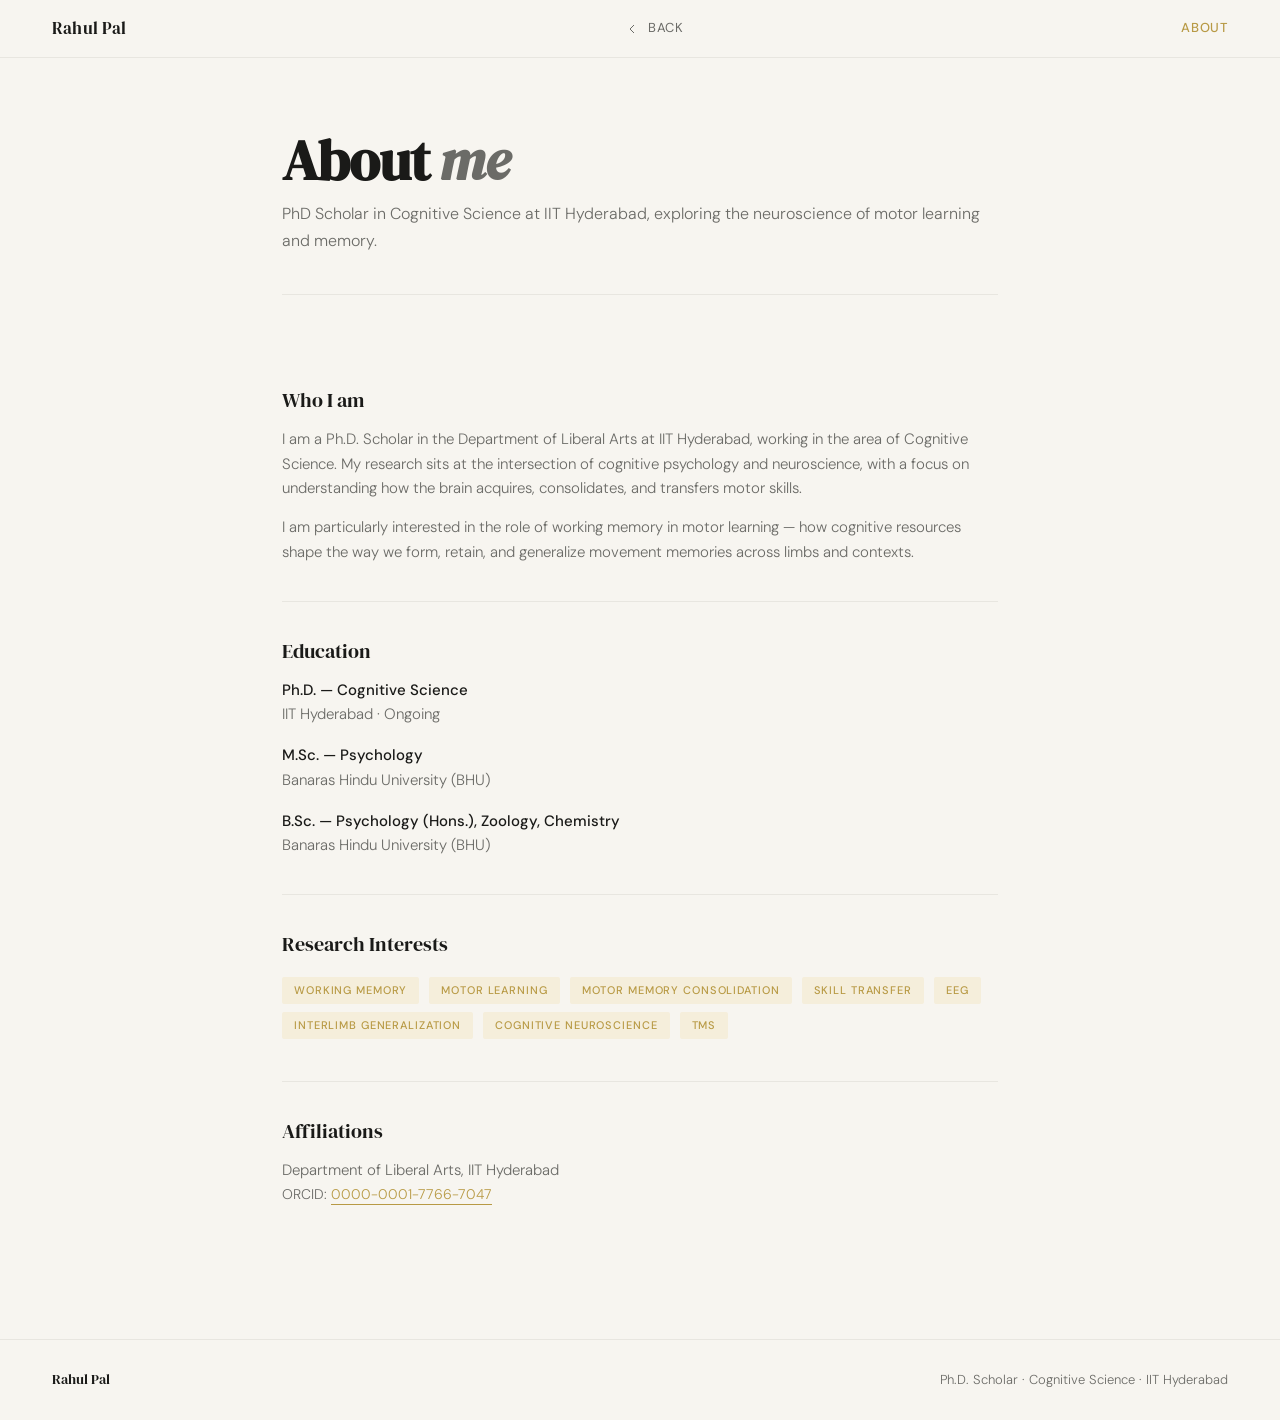
==== about.html @ 5daa060c "Add files via upload" ====
<!DOCTYPE html>
<html lang="en">
<head>
<meta charset="UTF-8">
<meta name="viewport" content="width=device-width, initial-scale=1.0">
<title>About — Rahul Pal</title>
<link href="https://fonts.googleapis.com/css2?family=DM+Serif+Display:ital@0;1&family=DM+Sans:wght@300;400;500&display=swap" rel="stylesheet">
<link rel="stylesheet" href="style.css">
</head>
<body>

<nav>
  <span class="nav-name"><a href="index.html">Rahul Pal</a></span>
  <a href="index.html" class="nav-back">
    <svg viewBox="0 0 24 24"><polyline points="15 18 9 12 15 6"/></svg>
    Back
  </a>
  <span class="nav-page-title">About</span>
</nav>

<div class="page">
  <div class="inner-page">

    <h1 class="page-heading">About <em>me</em></h1>
    <p class="page-sub">PhD Scholar in Cognitive Science at IIT Hyderabad, exploring the neuroscience of motor learning and memory.</p>

    <div class="block">
      <div class="block-title">Who I am</div>
      <p class="block-body">
        I am a Ph.D. Scholar in the Department of Liberal Arts at IIT Hyderabad, working in the area of Cognitive Science. My research sits at the intersection of cognitive psychology and neuroscience, with a focus on understanding how the brain acquires, consolidates, and transfers motor skills.
      </p>
      <p class="block-body">
        I am particularly interested in the role of working memory in motor learning — how cognitive resources shape the way we form, retain, and generalize movement memories across limbs and contexts.
      </p>
    </div>

    <div class="block">
      <div class="block-title">Education</div>
      <div class="block-body">
        <p style="margin-bottom: 16px;">
          <strong style="color: var(--ink); font-weight: 500; display: block;">Ph.D. — Cognitive Science</strong>
          IIT Hyderabad · Ongoing
        </p>
        <p style="margin-bottom: 16px;">
          <strong style="color: var(--ink); font-weight: 500; display: block;">M.Sc. — Psychology</strong>
          Banaras Hindu University (BHU)
        </p>
        <p>
          <strong style="color: var(--ink); font-weight: 500; display: block;">B.Sc. — Psychology (Hons.), Zoology, Chemistry</strong>
          Banaras Hindu University (BHU)
        </p>
      </div>
    </div>

    <div class="block">
      <div class="block-title">Research Interests</div>
      <div style="margin-top: 8px;">
        <span class="tag">Working Memory</span>
        <span class="tag">Motor Learning</span>
        <span class="tag">Motor Memory Consolidation</span>
        <span class="tag">Skill Transfer</span>
        <span class="tag">EEG</span>
        <span class="tag">Interlimb Generalization</span>
        <span class="tag">Cognitive Neuroscience</span>
        <span class="tag">TMS</span>
      </div>
    </div>

    <div class="block">
      <div class="block-title">Affiliations</div>
      <p class="block-body">
        Department of Liberal Arts, IIT Hyderabad<br>
        <span style="color: var(--muted); font-size: 14px;">ORCID: <a href="https://orcid.org/0000-0001-7766-7047" target="_blank" style="color: var(--gold); border-bottom: 1px solid var(--gold); padding-bottom: 1px;">0000-0001-7766-7047</a></span>
      </p>
    </div>

  </div>
</div>

<footer>
  <span class="footer-name">Rahul Pal</span>
  <span class="footer-note">Ph.D. Scholar · Cognitive Science · IIT Hyderabad</span>
</footer>

</body>
</html>
---- style.css ----
/* ── RESET ── */
*, *::before, *::after { box-sizing: border-box; margin: 0; padding: 0; }

:root {
  --ink: #1a1a18;
  --muted: #6b6b67;
  --faint: #e8e6e0;
  --gold: #b89a45;
  --gold-light: #f5eedb;
  --bg: #f7f5f0;
  --white: #ffffff;
}

body {
  font-family: 'DM Sans', sans-serif;
  background: var(--bg);
  color: var(--ink);
  font-size: 16px;
  line-height: 1.7;
  font-weight: 300;
}

a { color: inherit; text-decoration: none; }

/* ── NAV ── */
nav {
  position: fixed; top: 0; left: 0; right: 0; z-index: 100;
  background: rgba(247,245,240,.93);
  backdrop-filter: blur(10px);
  border-bottom: 1px solid var(--faint);
  display: flex; align-items: center; justify-content: space-between;
  padding: 0 52px;
  height: 58px;
}
.nav-name {
  font-family: 'DM Serif Display', serif;
  font-size: 17px;
  letter-spacing: .01em;
}
.nav-name a { transition: color .2s; }
.nav-name a:hover { color: var(--gold); }
.nav-back {
  display: flex; align-items: center; gap: 8px;
  font-size: 13px; font-weight: 400;
  letter-spacing: .04em; text-transform: uppercase;
  color: var(--muted);
  transition: color .2s;
}
.nav-back:hover { color: var(--ink); }
.nav-back svg { width: 16px; height: 16px; stroke: currentColor; fill: none; stroke-width: 1.5; }
.nav-page-title {
  font-size: 13px; font-weight: 500;
  letter-spacing: .06em; text-transform: uppercase;
  color: var(--gold);
}

/* ── PAGE WRAPPER ── */
.page { padding-top: 58px; min-height: 100vh; }

/* ── HERO HOME ── */
.hero {
  min-height: calc(100vh - 58px);
  display: grid; place-items: center;
  padding: 60px 52px 48px;
}
.hero-inner { max-width: 700px; width: 100%; }
.eyebrow {
  font-size: 11px; font-weight: 500;
  letter-spacing: .14em; text-transform: uppercase;
  color: var(--gold); margin-bottom: 24px;
}
.hero h1 {
  font-family: 'DM Serif Display', serif;
  font-size: clamp(52px, 9vw, 88px);
  line-height: 1.02; letter-spacing: -.025em;
  margin-bottom: 28px;
}
.hero h1 em { font-style: italic; color: var(--muted); }
.hero-bio {
  font-size: 18px; color: var(--muted);
  max-width: 500px; margin-bottom: 44px; line-height: 1.65;
}
.hero-links { display: flex; gap: 28px; flex-wrap: wrap; }
.hero-links a {
  font-size: 13px; font-weight: 500;
  letter-spacing: .07em; text-transform: uppercase;
  border-bottom: 1px solid var(--gold);
  padding-bottom: 2px;
  transition: color .2s;
}
.hero-links a:hover { color: var(--gold); }

/* ── SECTION GRID ── */
.section-label {
  font-size: 11px; font-weight: 500;
  letter-spacing: .14em; text-transform: uppercase;
  color: var(--muted); margin-bottom: 28px;
}
.grid-wrap {
  max-width: 900px; margin: 0 auto;
  padding: 72px 52px 96px;
  border-top: 1px solid var(--faint);
}
.card-grid {
  display: grid;
  grid-template-columns: repeat(auto-fit, minmax(240px, 1fr));
  gap: 16px;
}
.section-card {
  display: block;
  background: var(--white);
  border: 1px solid var(--faint);
  border-radius: 4px;
  padding: 32px 28px;
  cursor: pointer;
  transition: border-color .25s, transform .2s, box-shadow .25s;
  position: relative;
  overflow: hidden;
}
.section-card::after {
  content: '';
  position: absolute; bottom: 0; left: 0; right: 0;
  height: 2px;
  background: var(--gold);
  transform: scaleX(0);
  transform-origin: left;
  transition: transform .3s ease;
}
.section-card:hover {
  border-color: var(--gold);
  transform: translateY(-2px);
  box-shadow: 0 8px 32px rgba(0,0,0,.06);
}
.section-card:hover::after { transform: scaleX(1); }
.card-icon {
  font-size: 26px; margin-bottom: 20px;
  display: block;
}
.card-title {
  font-family: 'DM Serif Display', serif;
  font-size: 20px; margin-bottom: 8px; line-height: 1.2;
}
.card-desc {
  font-size: 13px; color: var(--muted);
  line-height: 1.55;
}
.card-arrow {
  display: inline-flex; align-items: center; gap: 6px;
  margin-top: 20px;
  font-size: 12px; font-weight: 500;
  letter-spacing: .06em; text-transform: uppercase;
  color: var(--gold);
  opacity: 0;
  transition: opacity .2s;
}
.section-card:hover .card-arrow { opacity: 1; }

/* ── INNER PAGE ── */
.inner-page {
  max-width: 820px;
  margin: 0 auto;
  padding: 72px 52px 96px;
}
.page-heading {
  font-family: 'DM Serif Display', serif;
  font-size: clamp(36px, 6vw, 56px);
  line-height: 1.1; letter-spacing: -.02em;
  margin-bottom: 8px;
}
.page-heading em { font-style: italic; color: var(--muted); }
.page-sub {
  font-size: 16px; color: var(--muted);
  margin-bottom: 56px;
  padding-bottom: 40px;
  border-bottom: 1px solid var(--faint);
}

/* ── CONTENT BLOCKS ── */
.block {
  padding: 36px 0;
  border-bottom: 1px solid var(--faint);
  display: grid;
  grid-template-columns: 1fr;
  gap: 10px;
}
.block:last-child { border-bottom: none; }

.block-title {
  font-family: 'DM Serif Display', serif;
  font-size: 20px; line-height: 1.3;
}
.block-meta {
  font-size: 14px; color: var(--muted);
}
.block-meta strong { color: var(--ink); font-weight: 500; }
.block-body {
  font-size: 15px; color: var(--muted);
  line-height: 1.65; margin-top: 4px;
}
.tag {
  display: inline-block;
  font-size: 11px; font-weight: 500;
  letter-spacing: .08em; text-transform: uppercase;
  background: var(--gold-light);
  color: var(--gold);
  padding: 4px 12px;
  border-radius: 2px;
  margin-right: 6px; margin-bottom: 6px;
}
.link-btn {
  display: inline-flex; align-items: center; gap: 6px;
  font-size: 13px; font-weight: 500;
  color: var(--gold);
  border-bottom: 1px solid var(--gold);
  padding-bottom: 1px;
  margin-top: 8px;
  transition: opacity .2s;
}
.link-btn:hover { opacity: .7; }
.year-badge {
  font-family: 'DM Serif Display', serif;
  font-size: 13px; color: var(--gold);
  border: 1px solid var(--gold-light);
  padding: 3px 10px; border-radius: 2px;
  display: inline-block; margin-bottom: 4px;
}

/* ── SKILLS ── */
.skills-group { margin-bottom: 36px; }
.skills-group-label {
  font-size: 11px; font-weight: 500;
  letter-spacing: .12em; text-transform: uppercase;
  color: var(--gold); margin-bottom: 14px;
}
.skill-pills { display: flex; flex-wrap: wrap; gap: 10px; }
.pill {
  font-size: 13px;
  padding: 8px 18px;
  border: 1px solid var(--faint);
  border-radius: 2px;
  background: var(--white);
  transition: border-color .2s, color .2s;
}
.pill:hover { border-color: var(--gold); color: var(--gold); }

/* ── CONTACT ── */
.contact-grid {
  display: grid;
  grid-template-columns: 1fr 1fr;
  gap: 32px 48px;
}
.c-label {
  font-size: 11px; font-weight: 500;
  letter-spacing: .12em; text-transform: uppercase;
  color: var(--muted); margin-bottom: 6px;
}
.c-value {
  font-family: 'DM Serif Display', serif;
  font-size: 18px; line-height: 1.3;
}
.c-value a {
  border-bottom: 1px solid var(--gold);
  padding-bottom: 2px;
  transition: color .2s;
}
.c-value a:hover { color: var(--gold); }

/* ── FOOTER ── */
footer {
  border-top: 1px solid var(--faint);
  padding: 28px 52px;
  display: flex; justify-content: space-between; align-items: center;
}
.footer-name {
  font-family: 'DM Serif Display', serif;
  font-size: 14px;
}
.footer-note { font-size: 13px; color: var(--muted); }

/* ── RESPONSIVE ── */
@media (max-width: 640px) {
  nav, .hero, .grid-wrap, .inner-page, footer { padding-left: 20px; padding-right: 20px; }
  .contact-grid { grid-template-columns: 1fr; }
  footer { flex-direction: column; gap: 8px; text-align: center; }
}
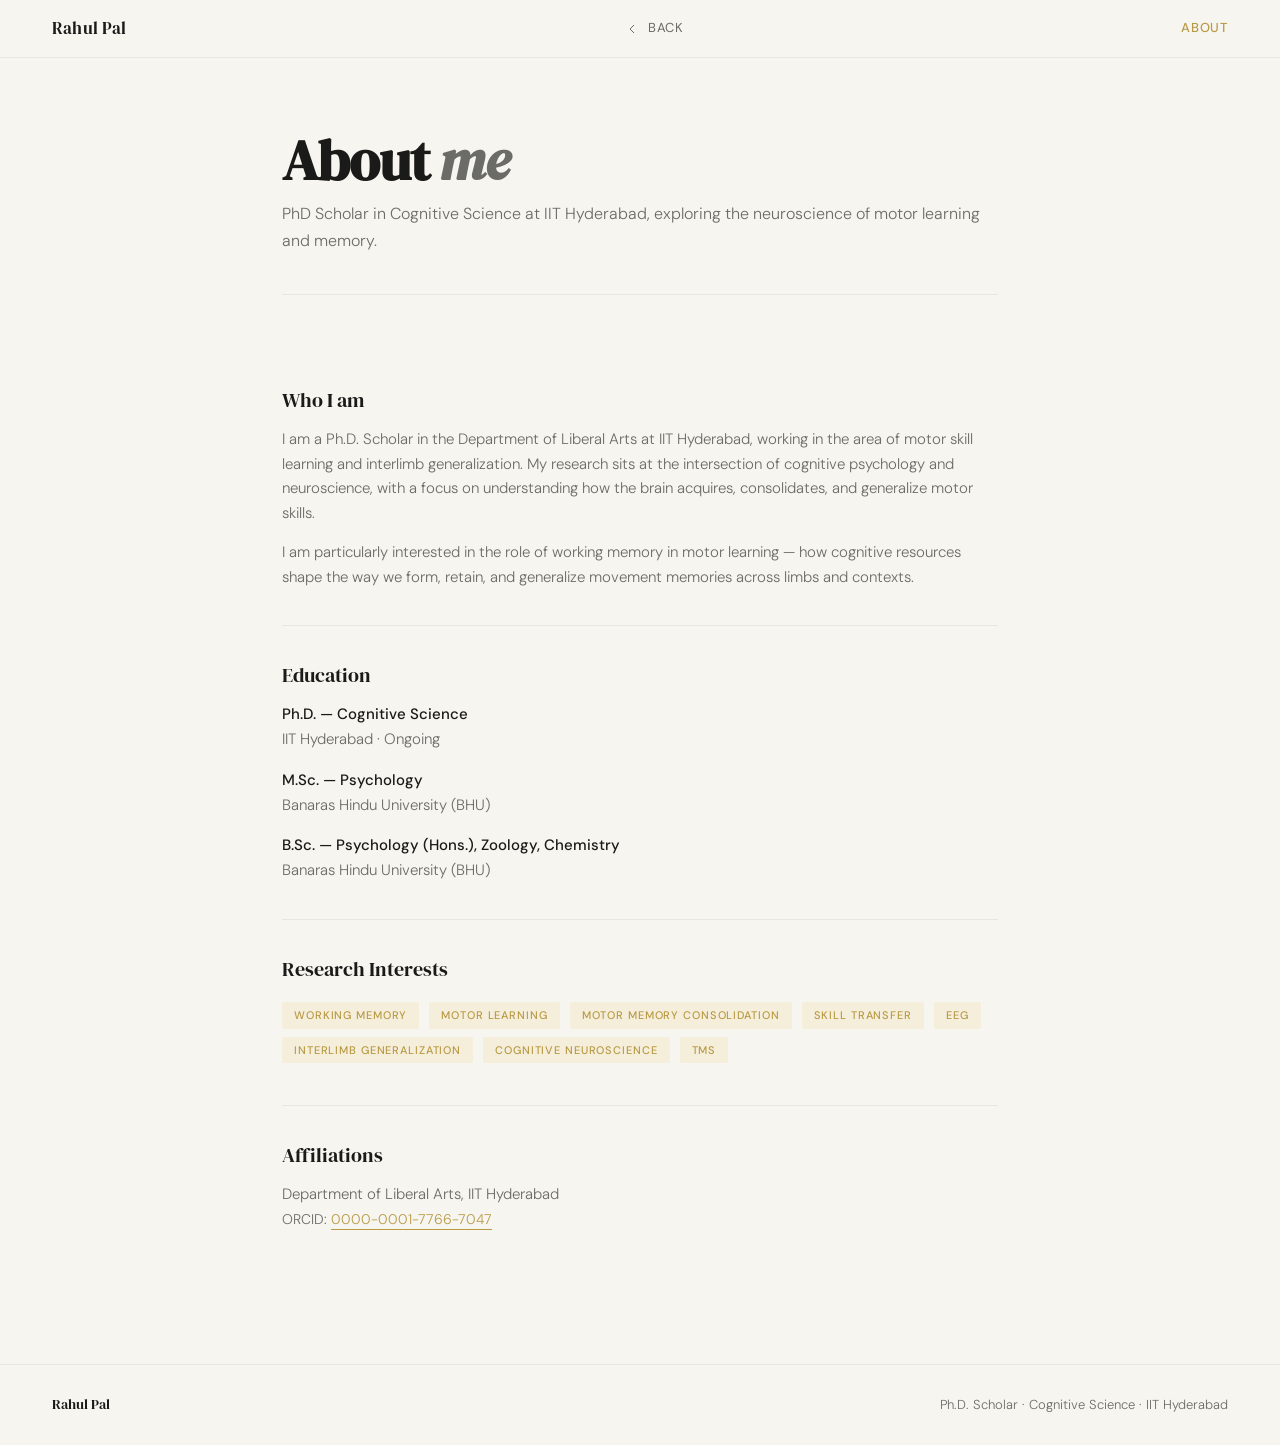
==== commit ba548cef: "about.html" ====
--- a/about.html
+++ b/about.html
@@ -27,7 +27,7 @@
     <div class="block">
       <div class="block-title">Who I am</div>
       <p class="block-body">
-        I am a Ph.D. Scholar in the Department of Liberal Arts at IIT Hyderabad, working in the area of Cognitive Science. My research sits at the intersection of cognitive psychology and neuroscience, with a focus on understanding how the brain acquires, consolidates, and transfers motor skills.
+        I am a Ph.D. Scholar in the Department of Liberal Arts at IIT Hyderabad, working in the area of motor skill learning and interlimb generalization. My research sits at the intersection of cognitive psychology and neuroscience, with a focus on understanding how the brain acquires, consolidates, and generalize motor skills.
       </p>
       <p class="block-body">
         I am particularly interested in the role of working memory in motor learning — how cognitive resources shape the way we form, retain, and generalize movement memories across limbs and contexts.
--- a/style.css
+++ b/style.css
@@ -89,6 +89,27 @@
   transition: color .2s;
 }
 .hero-links a:hover { color: var(--gold); }
+
+.hero-top {
+  display: flex;
+  align-items: center;
+  justify-content: space-between;
+  gap: 48px;
+}
+.hero-photo-wrap { flex-shrink: 0; }
+.hero-photo {
+  width: 220px;
+  height: 220px;
+  object-fit: cover;
+  border-radius: 50%;
+  border: 3px solid var(--gold);
+  display: block;
+  filter: grayscale(15%);
+}
+@media (max-width: 640px) {
+  .hero-top { flex-direction: column-reverse; align-items: flex-start; gap: 28px; }
+  .hero-photo { width: 140px; height: 140px; }
+}
 
 /* ── SECTION GRID ── */
 .section-label {
